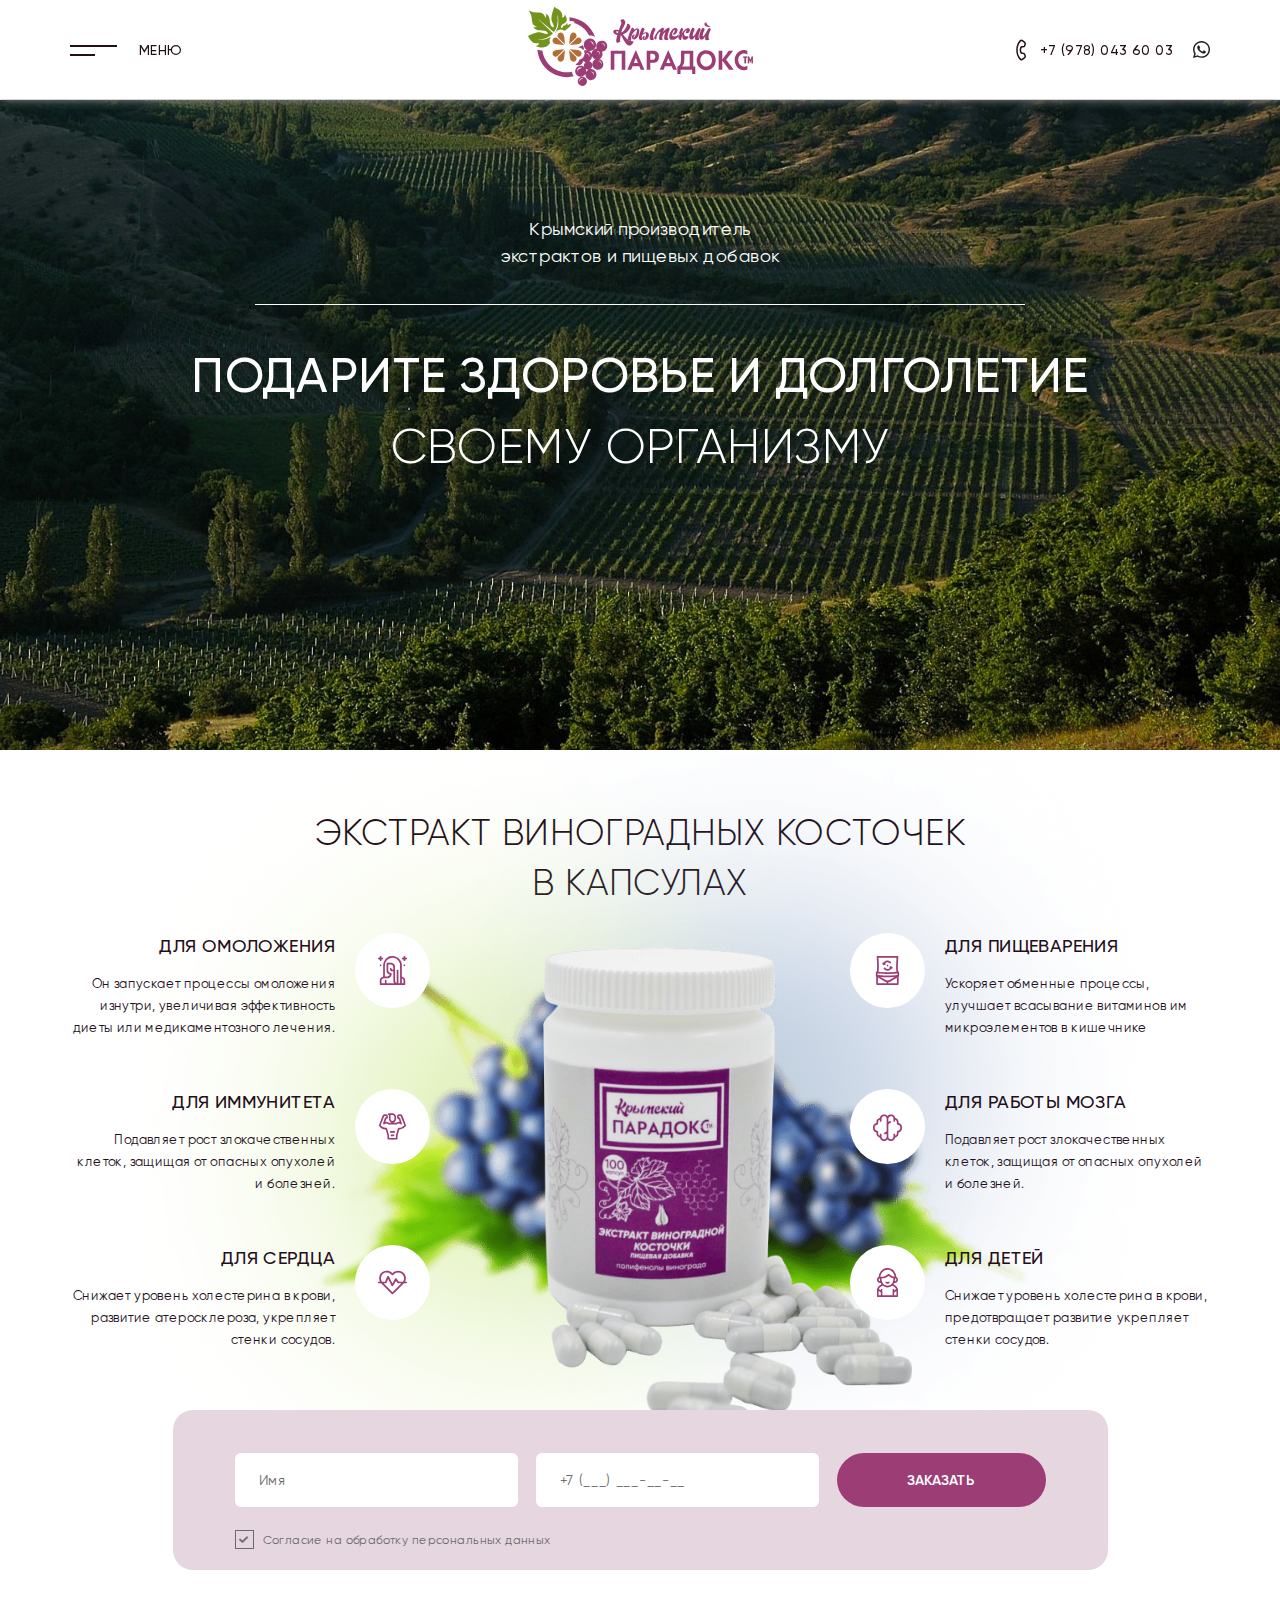
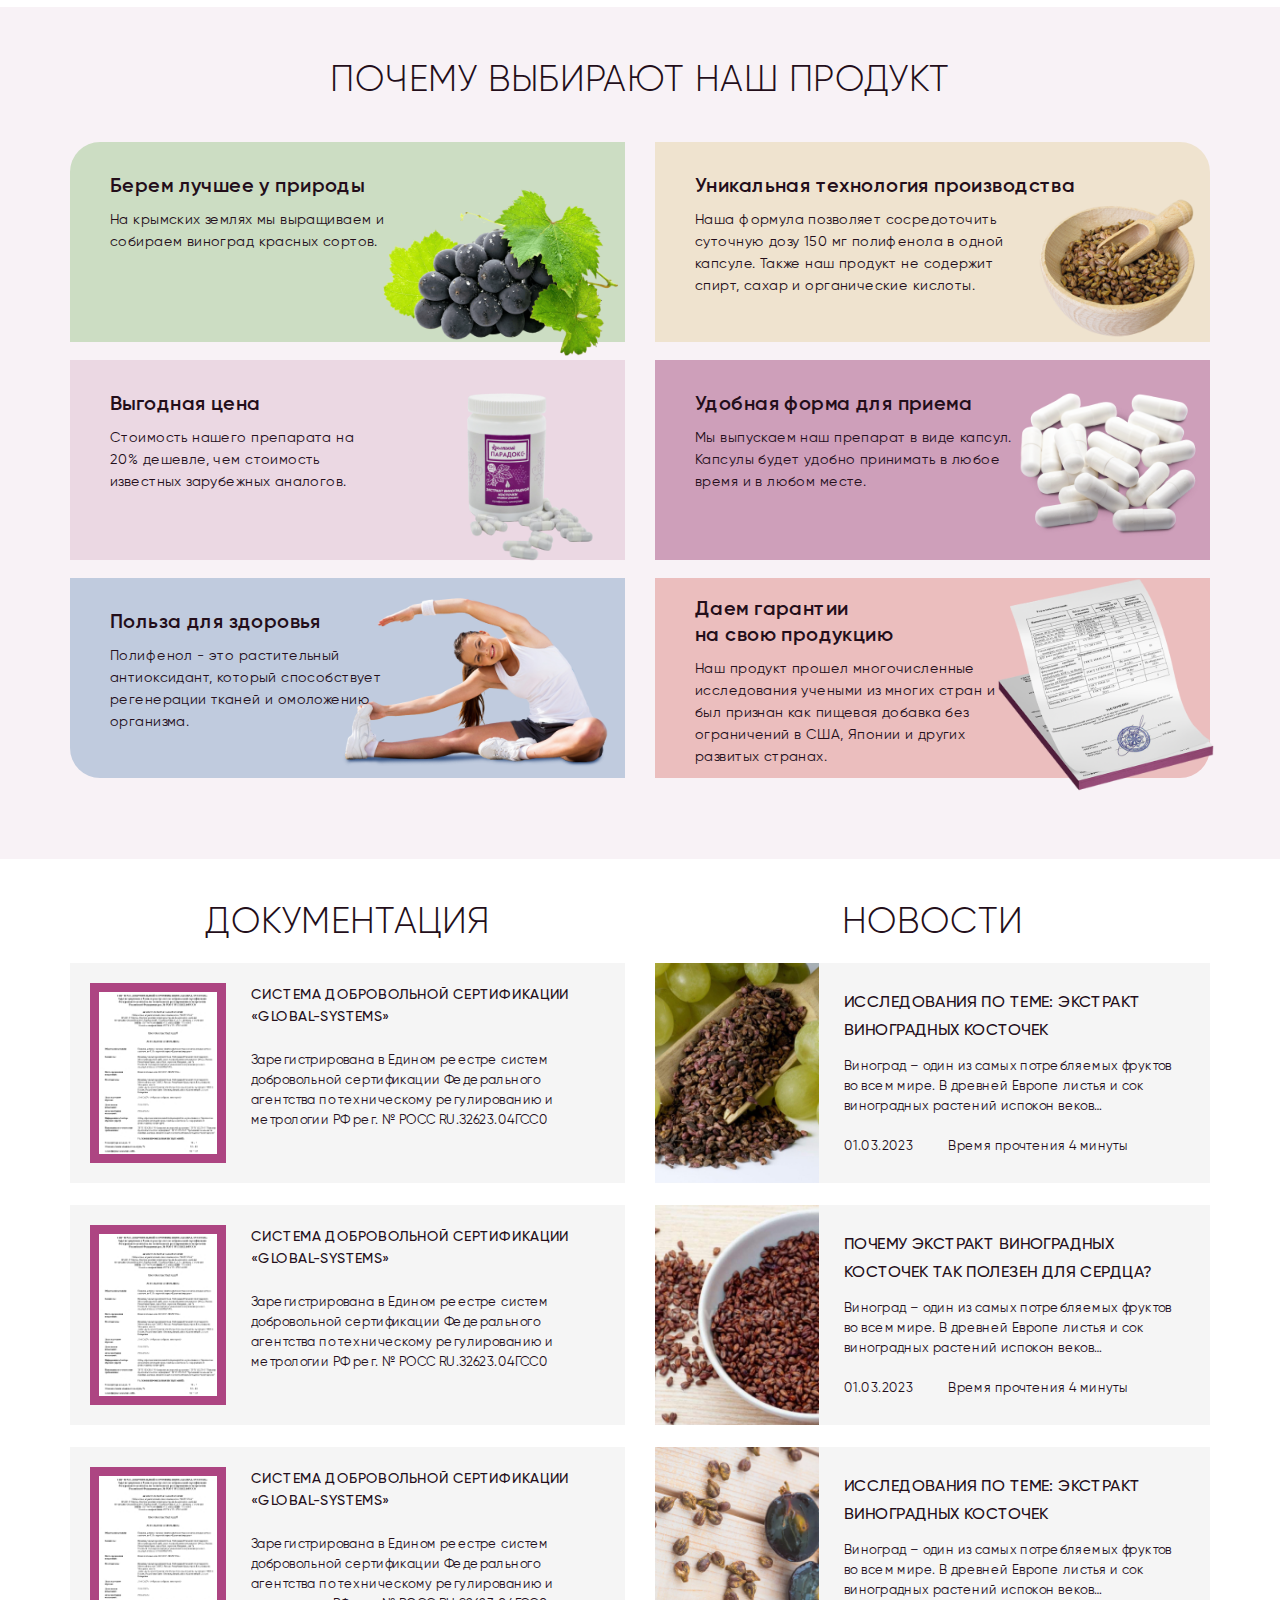
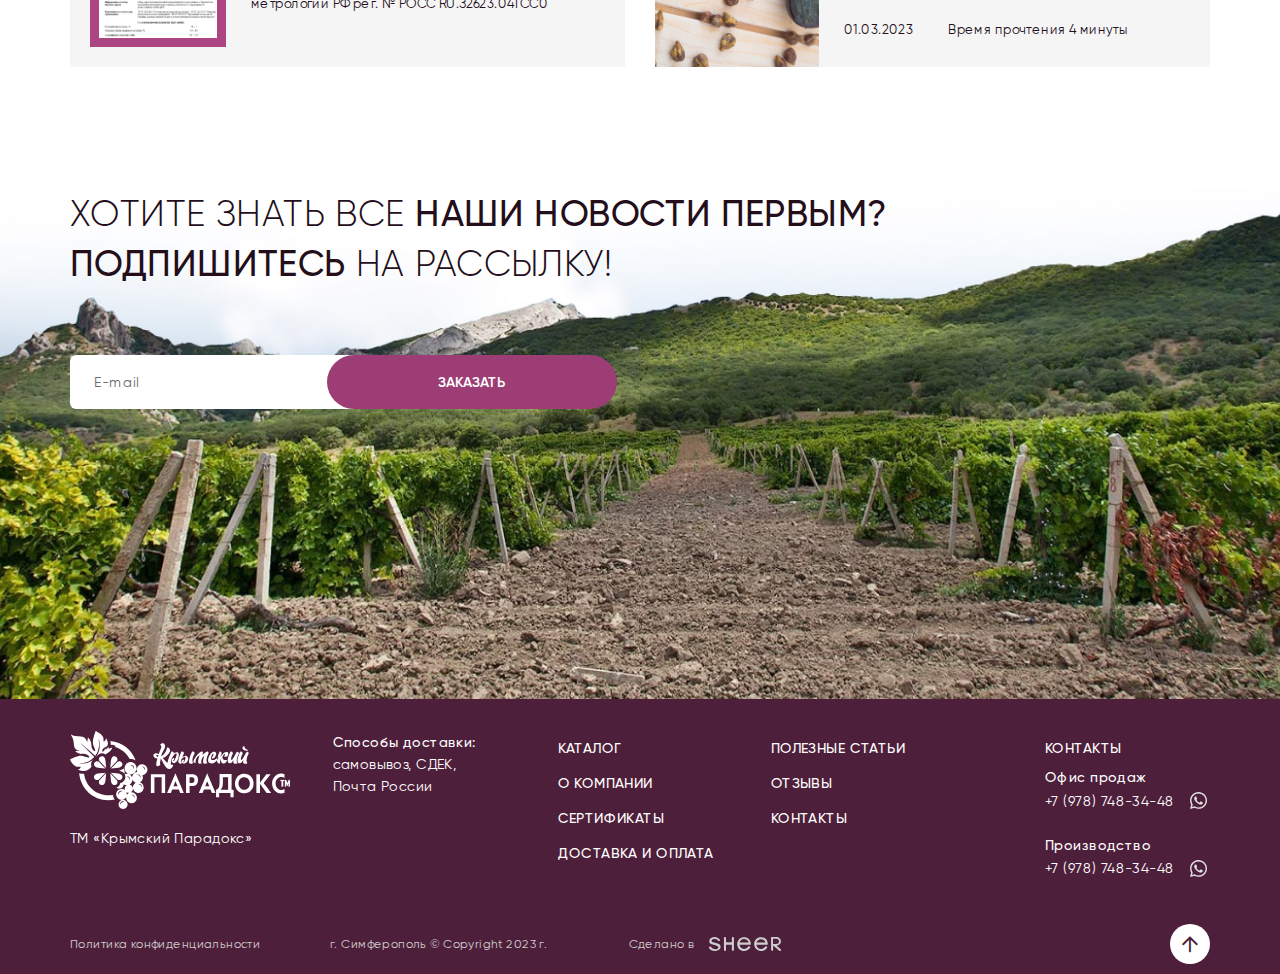
==== index.html @ 94b9ec97 "Add files via upload" ====
<!DOCTYPE html>
<!--[if lt IE 7]><html lang="ru" class="lt-ie9 lt-ie8 lt-ie7"><![endif]-->
<!--[if IE 7]><html lang="ru" class="lt-ie9 lt-ie8"><![endif]-->
<!--[if IE 8]><html lang="ru" class="lt-ie9"><![endif]-->
<!--[if gt IE 8]><!-->
<html lang="ru">
<!--<![endif]-->
<head>
	<meta charset="utf-8" />
	<title>Заголовок</title>
	<meta http-equiv="X-UA-Compatible" content="IE=edge" />
	<meta name="viewport" content="width=device-width, initial-scale=1.0" />
	<meta name="format-detection" content="telephone=no" />
	<link rel="shortcut icon" href="favicon.png" />
	<link rel="stylesheet" href="libs/bootstrap/bootstrap-grid.css" />
	<link rel="stylesheet" href="libs/fontawesome-free-5.12.0-web/css/all.min.css" />
	<link rel="stylesheet" href="libs/fancybox/jquery.fancybox.css" />
	<link rel="stylesheet" href="libs/slick-1.5.9/slick/slick.css" />
	<link rel="stylesheet" href="libs/slick-1.5.9/slick/slick-theme.css" />
	<link rel="stylesheet" href="css/fonts.css" />
	<link rel="stylesheet" href="css/main.css?ver=1.1" />
	<link rel="stylesheet" href="css/media.css?ver=1.1" />
</head>
<body>

	<div class="wrapper"> 

		<header class="header default">
			<div class="container">
				<div class="row align-items-center">
					<div class="col-lg col-3">
						<div class="btn-menu">
							<span class='sandwich'>
								<span class='sw-topper'></span>
								<span class='sw-footer'></span>
							</span>
							<div class="menu-text">МЕНЮ</div>
						</div>
					</div>
					<div class="col-lg col-6 col_logo">
						<a href="#" class="logo">
							<img src="img/logo.svg" alt="alt">
						</a>
					</div>
					<div class="col-lg col-3 col_contacts">
						<div class="line-contacts">
							<a href="tel:+79780436003" class="phone-main"><img src="img/tel.svg" alt="alt">+7 (978) 043 60 03</a>
							<a href="#"><img src="img/whatsapp.svg" alt="alt"></a>
						</div>
					</div>
				</div>
			</div>
		</header>

		<section class="billbord">
			<div class="container">
				<div class="billbord__name"><span>Крымский производитель экстрактов и пищевых добавок</span></div>
				<h1 class="billbord__title">Подарите здоровье и долголетие <span>своему организму</span></h1>
			</div>
		</section>

		<section class="about">
			<div class="container">
				<h2 class="title-section">Экстракт виноградных косточек <br>в капсулах</h2>
				<div class="row row_about">
					<div class="col-lg-4">
						<div class="item-about">
							<div class="item-about__icon">
								<img src="img/ic_about1.svg" alt="alt">
							</div>
							<div class="item-about__content">
								<div class="title-small">Для омоложения</div>
								<p>Он запускает процессы омоложения изнутри, увеличивая эффективность диеты или медикаментозного лечения.</p>
							</div>
						</div>
						<div class="item-about">
							<div class="item-about__icon">
								<img src="img/ic_about2.svg" alt="alt">
							</div>
							<div class="item-about__content">
								<div class="title-small">Для иммунитета</div>
								<p>Подавляет рост злокачественных клеток, защищая от опасных опухолей и болезней.</p>
							</div>
						</div>
						<div class="item-about">
							<div class="item-about__icon">
								<img src="img/ic_about3.svg" alt="alt">
							</div>
							<div class="item-about__content">
								<div class="title-small">Для сердца</div>
								<p>Снижает уровень холестерина в крови,  развитие атеросклероза, укрепляет стенки сосудов.</p>
							</div>
						</div>
					</div>
					<div class="col-lg-4 col_image-about">
						<div class="image-about">
							<img src="img/image_about1.png" alt="alt">
						</div>
					</div>
					<div class="col-lg-4">
						<div class="item-about">
							<div class="item-about__icon">
								<img src="img/ic_about4.svg" alt="alt">
							</div>
							<div class="item-about__content">
								<div class="title-small">Для пищеварения</div>
								<p>Ускоряет обменные процессы, улучшает всасывание витаминов им микроэлементов в кишечнике</p>
							</div>
						</div>
						<div class="item-about">
							<div class="item-about__icon">
								<img src="img/ic_about5.svg" alt="alt">
							</div>
							<div class="item-about__content">
								<div class="title-small">Для работы мозга</div>
								<p>Подавляет рост злокачественных клеток, защищая от опасных опухолей и болезней.</p>
							</div>
						</div>
						<div class="item-about">
							<div class="item-about__icon">
								<img src="img/ic_about6.svg" alt="alt">
							</div>
							<div class="item-about__content">
								<div class="title-small">Для детей</div>
								<p>Снижает уровень холестерина в крови, предотвращает развитие укрепляет стенки сосудов.</p>
							</div>
						</div>
					</div>
				</div>
				<div class="form-page">
					<form>
						<div class="row">
							<div class="col-lg">
								<div class="item-form">
									<input type="text" placeholder="Имя" required="required">
								</div>
							</div>
							<div class="col-lg">
								<div class="item-form">
									<input type="text" placeholder="+7 (___) ___-__-__" class="input-phone" required="required">
								</div>
							</div>
							<div class="col-btn">
								<div class="btn-main">
									<input type="submit" value="заказать">
								</div>
							</div>
						</div>
						<div class="checkbox">
							<label>
								<input type="checkbox" required="required" checked="checked" />
								<span>Согласие на обработку персональных данных</span>
							</label>
						</div>
					</form>
				</div>
			</div>
		</section>

		<section class="advantages">
			<div class="container">
				<h2 class="title-section">Почему выбирают наш продукт</h2>
				<div class="row row_advantages">
					<div class="col-lg-6">
						<div class="item-advantage">
							<div class="title-block">Берем лучшее у природы</div>
							<p>На крымских землях мы выращиваем и собираем виноград красных сортов.</p>
							<div class="item-advantage__image">
								<img src="img/avd1.png" alt="alt">
							</div>
						</div>
					</div>
					<div class="col-lg-6">
						<div class="item-advantage">
							<div class="title-block">Уникальная технология производства</div>
							<p>Наша формула позволяет сосредоточить суточную дозу 150 мг полифенола в одной капсуле. Также наш продукт не содержит спирт, сахар и органические кислоты.</p>
							<div class="item-advantage__image">
								<img src="img/avd2.png" alt="alt">
							</div>
						</div>
					</div>
					<div class="col-lg-6">
						<div class="item-advantage">
							<div class="title-block">Выгодная цена</div>
							<p>Стоимость нашего препарата на 20% дешевле, чем стоимость известных зарубежных аналогов.</p>
							<div class="item-advantage__image">
								<img src="img/avd3.png" alt="alt">
							</div>
						</div>
					</div>
					<div class="col-lg-6">
						<div class="item-advantage">
							<div class="title-block">Удобная форма для приема</div>
							<p>Мы выпускаем наш препарат в виде капсул. Капсулы будет удобно принимать в любое время и в любом месте.</p>
							<div class="item-advantage__image">
								<img src="img/avd4.png" alt="alt">
							</div>
						</div>
					</div>
					<div class="col-lg-6">
						<div class="item-advantage">
							<div class="title-block">Польза для здоровья</div>
							<p>Полифенол - это растительный антиоксидант, который способствует регенерации тканей и омоложению организма.</p>
							<div class="item-advantage__image">
								<img src="img/avd5.png" alt="alt">
							</div>
						</div>
					</div>
					<div class="col-lg-6">
						<div class="item-advantage">
							<div class="title-block">Даем гарантии <br>на свою продукцию</div>
							<p>Наш продукт прошел многочисленные исследования учеными из многих стран и был признан как пищевая добавка без ограничений в США, Японии и других развитых странах.</p>
							<div class="item-advantage__image">
								<img src="img/avd6.png" alt="alt">
							</div>
						</div>
					</div>
				</div>
			</div>
		</section>

		<section class="news">
			<div class="container">
				<div class="row row_news">
					<div class="col-lg-6">
						<h2 class="title-section">Документация</h2>
						<a class="item-doc">
							<span class="item-doc__image">
								<img src="img/doc1.jpg" alt="alt">
							</span>
							<span class="item-doc__content">
								<span class="item-doc__title">СИСТЕМА ДОБРОВОЛЬНОЙ СЕРТИФИКАЦИИ «GLOBAL-SYSTEMS»</span>
								<span class="item-doc__text">Зарегистрирована в Едином реестре систем добровольной сертификации Федерального агентства по техническому регулированию и метрологии РФ рег. № РОСС RU.З2623.04ГСС0</span>
							</span>
						</a>
						<a class="item-doc">
							<span class="item-doc__image">
								<img src="img/doc1.jpg" alt="alt">
							</span>
							<span class="item-doc__content">
								<span class="item-doc__title">СИСТЕМА ДОБРОВОЛЬНОЙ СЕРТИФИКАЦИИ «GLOBAL-SYSTEMS»</span>
								<span class="item-doc__text">Зарегистрирована в Едином реестре систем добровольной сертификации Федерального агентства по техническому регулированию и метрологии РФ рег. № РОСС RU.З2623.04ГСС0</span>
							</span>
						</a>
						<a class="item-doc">
							<span class="item-doc__image">
								<img src="img/doc1.jpg" alt="alt">
							</span>
							<span class="item-doc__content">
								<span class="item-doc__title">СИСТЕМА ДОБРОВОЛЬНОЙ СЕРТИФИКАЦИИ «GLOBAL-SYSTEMS»</span>
								<span class="item-doc__text">Зарегистрирована в Едином реестре систем добровольной сертификации Федерального агентства по техническому регулированию и метрологии РФ рег. № РОСС RU.З2623.04ГСС0</span>
							</span>
						</a>
					</div>
					<div class="col-lg-6">
						<h2 class="title-section">НОВОСТИ</h2>
						<a href="#" class="item-news">
							<span class="item-news__image">
								<img src="img/news1.jpg" alt="alt">
							</span>
							<span class="item-news__content">
								<span class="item-news__title">Исследования по теме: Экстракт виноградных косточек</span>
								<span class="item-news__text">Виноград – один из самых потребляемых фруктов во всем мире. В древней Европе листья и сок виноградных растений испокон веков использовались в традиционном лечении</span>
								<span class="item-news__bottom">
									<span class="item-news__date">01.03.2023</span>
									<span class="item-news__time">Время прочтения 4 минуты </span>
								</span>
							</span>
						</a>
						<a href="#" class="item-news">
							<span class="item-news__image">
								<img src="img/news2.jpg" alt="alt">
							</span>
							<span class="item-news__content">
								<span class="item-news__title">Почему экстракт виноградных косточек так полезен для сердца?</span>
								<span class="item-news__text">Виноград – один из самых потребляемых фруктов во всем мире. В древней Европе листья и сок виноградных растений испокон веков использовались в традиционном лечении</span>
								<span class="item-news__bottom">
									<span class="item-news__date">01.03.2023</span>
									<span class="item-news__time">Время прочтения 4 минуты </span>
								</span>
							</span>
						</a>
						<a href="#" class="item-news">
							<span class="item-news__image">
								<img src="img/news3.jpg" alt="alt">
							</span>
							<span class="item-news__content">
								<span class="item-news__title">Исследования по теме: Экстракт виноградных косточек</span>
								<span class="item-news__text">Виноград – один из самых потребляемых фруктов во всем мире. В древней Европе листья и сок виноградных растений испокон веков использовались в традиционном лечении</span>
								<span class="item-news__bottom">
									<span class="item-news__date">01.03.2023</span>
									<span class="item-news__time">Время прочтения 4 минуты </span>
								</span>
							</span>
						</a>
					</div>
				</div>
			</div>
		</section>

		<section class="subscribe">
			<div class="container">
				<h2 class="title-section">Хотите знать все <strong>наши новости первым? <br>Подпишитесь</strong> на рассылку!</h2>
				<form>
					<div class="line-form">
						<div class="item-form">
							<input type="email" placeholder="E-mail" required="required">
						</div>
						<div class="btn-main">
							<input type="submit" value="заказать">
						</div>
					</div>
				</form>
			</div>
		</section>

		<footer class="footer">
			<div class="container">
				<div class="row">
					<div class="col-lg-3">
						<a href="#" class="logo">
							<img src="img/logo2.svg" alt="alt">
						</a>
						<div class="logo-descr">ТМ «Крымский Парадокс»</div>
					</div>
					<div class="col-lg-2">
						<div class="footer-delivery"><strong>Способы доставки:</strong> самовывоз, СДЕК, Почта России</div>
					</div>
					<div class="col-lg-5">
						<ul class="footer__nav">
							<li><a href="#">Каталог</a></li>
							<li><a href="#">О компании</a></li>
							<li><a href="#">Сертификаты</a></li>
							<li><a href="#">Доставка и оплата</a></li>
							<li><a href="#">Полезные статьи</a></li>
							<li><a href="#">Отзывы</a></li>
							<li><a href="#">Контакты</a></li>
						</ul>
					</div>
					<div class="col-lg-2 col__footer">
						<div class="footer__title">контакты</div>
						<div class="footer__content">
							<p><strong>Офис продаж</strong></p>
							<p><a href="tel:+7 (978) 748-34-48">+7 (978) 748-34-48</a><a href="#"><img src="img/whatsapp.svg" alt="alt"></a></p>
							<br>
							<p><strong>Производство </strong></p>
							<p><a href="tel:+7 (978) 748-34-48">+7 (978) 748-34-48</a><a href="#"><img src="img/whatsapp.svg" alt="alt"></a></p>
						</div>
					</div>
				</div>
			</div>
			<div class="footer-bottom">
				<div class="container">
					<div class="row align-items-center">
						<div class="col-lg">
							<a href="#">Политика конфиденциальности </a>
						</div>
						<div class="col-lg">
							<p>г. Симферополь © Copyright  2023 г.</p>
						</div>
						<div class="col-lg">
							<div class="create">Сделано в <a href="#"><img src="img/copy.svg" alt="alt"></a></div>
						</div>
						<div class="col-xl-4 col-lg">
							<a href="#" class="btn_top"><i class="far fa-arrow-up"></i></a>
						</div>
					</div>
				</div>
			</div>
		</footer>
		
	</div>

	<!--[if lt IE 9]>
	<script src="libs/html5shiv/es5-shim.min.js"></script>
	<script src="libs/html5shiv/html5shiv.min.js"></script>
	<script src="libs/html5shiv/html5shiv-printshiv.min.js"></script>
	<script src="libs/respond/respond.min.js"></script>
<![endif]-->
<script src="libs/jquery/jquery-3.6.0.min.js"></script>
<script src="libs/jquery-mousewheel/jquery.mousewheel.min.js"></script>
<script src="libs/fancybox/jquery.fancybox.pack.js"></script>
<script src="libs/slick-1.5.9/slick/slick.min.js"></script>
<script src="libs/scroll2id/PageScroll2id.min.js"></script>
<script src="libs/mask/jquery.maskedinput.js"></script>
<script src="libs/jQueryFormStyler-master/jquery.formstyler.min.js"></script>
<script src="js/common.js?ver=1.1"></script>
<!-- Yandex.Metrika counter --><!-- /Yandex.Metrika counter -->
<!-- Google Analytics counter --><!-- /Google Analytics counter -->
</body>
</html>
---- css/fonts.css ----
@font-face {
    font-family: 'Gilroy';
    src: url('../fonts/Gilroy-Light.eot');
    src: url('../fonts/Gilroy-Light.eot?#iefix') format('embedded-opentype'),
    url('../fonts/Gilroy-Light.woff') format('woff'),
    url('../fonts/Gilroy-Light.ttf') format('truetype');
    font-weight: 300;
    font-style: normal;
    }
@font-face {
	font-family: 'Gilroy';
	src: url('../fonts/Gilroy-Regular.eot');
	src: url('../fonts/Gilroy-Regular.eot?#iefix') format('embedded-opentype'),
	url('../fonts/Gilroy-Regular.woff') format('woff'),
	url('../fonts/Gilroy-Regular.ttf') format('truetype');
	font-weight: normal;
	font-style: normal;
}
@font-face {
	font-family: 'Gilroy';
	src: url('../fonts/Gilroy-Medium.eot');
	src: url('../fonts/Gilroy-Medium.eot?#iefix') format('embedded-opentype'),
	url('../fonts/Gilroy-Medium.woff') format('woff'),
	url('../fonts/Gilroy-Medium.ttf') format('truetype');
	font-weight: 500;
	font-style: normal;
}
@font-face {
	font-family: 'Gilroy';
	src: url('../fonts/Gilroy-SemiBold.eot');
	src: url('../fonts/Gilroy-SemiBold.eot?#iefix') format('embedded-opentype'),
	url('../fonts/Gilroy-SemiBold.woff') format('woff'),
	url('../fonts/Gilroy-SemiBold.ttf') format('truetype');
	font-weight: 600;
	font-style: normal;
}
@font-face {
	font-family: 'Gilroy';
	src: url('../fonts/Gilroy-Bold.eot');
	src: url('../fonts/Gilroy-Bold.eot?#iefix') format('embedded-opentype'),
	url('../fonts/Gilroy-Bold.woff') format('woff'),
	url('../fonts/Gilroy-Bold.ttf') format('truetype');
	font-weight: 700;
	font-style: normal;
}
---- css/main.css ----
*::-webkit-input-placeholder {
	color: #6B6B6B;
	opacity: 1;
}
*:-moz-placeholder {
	color: #6B6B6B;
	opacity: 1;
}
*::-moz-placeholder {
	color: #6B6B6B;
	opacity: 1;
}
*:-ms-input-placeholder {
	color: #6B6B6B;
	opacity: 1;
}

body input:focus:required:invalid,
body textarea:focus:required:invalid {
	
}
body input:required:valid,
body textarea:required:valid {
	
}
body {
	font-family: 'Gilroy';
	font-size: 16px;
	line-height: 26px;
	letter-spacing: 0.05em;
	color: #230E1A;
	overflow-x: hidden;
	margin: 0;
	background-color: #fff;
}
button {
	cursor: pointer;
}
button, input, optgroup, select, textarea {
	font-family: inherit;
}
input {
	-webkit-appearance: none;
	-moz-appearance: none;
	appearance: none;
}
button,
textarea,
input.text,
input[type="text"],
input[type="button"],
input[type="submit"] {
	-webkit-appearance: none;
}
a, button, input, img {
	transition: all 0.3s;
}
h1,h2,h3,h4,h5,h6 {
	padding: 0;
	margin: 0;
	font-weight: normal;
}
.wrapper {
	padding-top: 126px;
	overflow: hidden;
}
a {
	text-decoration: none;
	outline: none;
}
* {
	outline: none !important;
}
ul {
	padding: 0;
	margin: 0;
}
ul li {
	list-style-type: none;
	outline: none;
}
img {
	outline: none;
	display: block;
}
p {
	padding: 0;
	margin: 0;
}
form {
	margin: 0;
}
.header {
	padding: 13px 0;
	background-color: #fff;
	position: fixed;
	box-shadow: 0 0 10px #9e9e9e;
	z-index: 1000;
	top: 0;
	left: 0;
	width: 100%;
	transition: all 0.3s;
}
.header.fixed {
	padding: 7px 0;
}
.header.fixed .logo img {
	width: 230px;
}
.header__wrapper {
	display: flex;
	align-items: center;
	justify-content: space-between;
}
.logo {
	display: inline-block;
}
.logo img {
	width: 261px;
	max-width: 100%;
	height: auto;
	transition: all 0.3s;
}
/*Style Sandwich*/
.sandwich span {
	display: block;
}
.sandwich {
	width: 47px;
	height: 37px;
	padding-top: 10px;
	border-radius: 50%;
	display: -webkit-flex;
	display: -moz-flex;
	display: -ms-flex;
	display: -o-flex;
	display: flex;
	flex-direction: column;
	align-items: flex-start;
	z-index: 20;
	flex: none;
	cursor: pointer;
}
.sw-topper {
	position: relative;
	top: 4px;
	width: 47px;
	height:  2px;
	display: block;
	margin: 0;
	background-color: #230E1A;
	border: medium none;
	transition: transform 0.5s, top 0.2s;
	/* transition-delay: 0.2s, 0s; */
}
.sw-footer {
	position: relative;
	top: 11px;
	width: 25px;
	height: 2px;
	display: block;
	margin: 0;
	background-color: #230E1A;
	border: medium none;
	transition: all 0.5s;
	transition-delay: 0.1s;
}
.sandwich.active .sw-topper {
	top: 8px;
	transform: rotate(45deg);
}
.sandwich.active .sw-bottom {
	opacity: 0;
}
.sandwich.active .sw-footer {
	top: 6px;
	transform: rotate(-45deg); 
}
.btn-menu {
	display: flex;
	align-items: center;
	font-weight: 500;
	cursor: pointer;
}
.menu-text {
	margin-left: 22px;
}
.line-contacts {
	display: flex;
	align-items: center;
}
.line-contacts a {
	margin-right: 20px;
	color: #230E1A;
	font-weight: 500;
}
.line-contacts a:last-child {
	margin-right: 0;
}
.phone-main {
	display: inline-flex;
	align-items: center;
}
.phone-main img {
	margin-right: 14px;
}
.col_logo {
	text-align: center;
}
.col_contacts {
	display: flex;
	justify-content: flex-end;
}

.billbord {
	padding: 160px 0;
	min-height: 840px;
	color: #fff;
	background-image: url(../img/billbord1.jpg);
	background-repeat: no-repeat;
	background-position: center;
	background-size: cover;
}
.billbord__name {
	font-size: 20px;
	line-height: 28px;
	max-width: 890px;
	padding-bottom: 45px;
	margin: 0 auto;
	margin-bottom: 45px;
	text-align: center;
	border-bottom: 1px solid #FFFFFF;
}
.billbord__name span {
	max-width: 322px;
	display: inline-block;
}
.billbord__title {
	font-size: 58px;
	line-height: 81px;
	font-weight: 500;
	text-align: center;
	text-transform: uppercase;
}
.billbord__title span {
	font-weight: 300;
	display: block;
}

.about {
	padding-top: 58px;
	padding-bottom: 37px;
}
.title-section {
	font-size: 40px;
	line-height: 56px;
	font-weight: 300;
	text-align: center;
	text-transform: uppercase;
}
.title-section strong {
	font-weight: 500;
}
.item-about {
	margin-bottom: 73px;
	display: flex;
	position: relative;
	z-index: 1;
}
.item-about__icon {
	width: 87px;
	height: 87px;
	margin-right: 35px;
	padding: 10px;
	background-color: #fff;
	border-radius: 50%;
	flex: none;
	display: flex;
	align-items: center;
	justify-content: center;
}
.item-about__icon img {
	max-width: 100%;
	max-height: 100%;
}
.title-small {
	font-size: 20px;
	line-height: 28px;
	text-transform: uppercase;
	font-weight: 500;
}
.item-about .title-small {
	padding-bottom: 18px;
}
.row_about > div:first-child .item-about {
	text-align: right;
}
.row_about > div:first-child .item-about__icon {
	margin-left: 35px;
	order: 2;
	margin-right: 0;
}
.image-about {
	height: 600px;
	margin-top: -87px;
	margin-left: -20px;
	display: flex;
	align-items: center;
	justify-content: center;
	pointer-events: none;
}
.about .title-section {
	padding-bottom: 25px;
}
.form-page {
	padding: 54px 100px;
	padding-bottom: 20px;
	max-width: 1020px;
	margin: 0 auto;
	margin-top: -35px;
	background: #E6D6E0;
	border-radius: 20px;
	position: relative;
	z-index: 1;
}
.item-form input {
	height: 54px;
	font-size: 14px;
	line-height: 20px;
	padding: 0 24px;
	letter-spacing: 0.05em;
	width: 100%;
	background: #FFFFFF;
	border-radius: 6px;
	border: none;
	color: #230E1A;
	font-family: 'Gilroy';
}
.btn-main {
	padding: 0 69px;
	height: 54px;
	background: #9C3E75;
	border-radius: 30px;
	display: inline-flex;
	align-items: center;
	justify-content: center;
	text-align: center;
	border: none;
	font-weight: 600;
	font-size: 14px;
	line-height: 20px;
	letter-spacing: 0.05em;
	text-transform: uppercase;
	color: #FFFFFF;
	font-family: 'Gilroy';
	cursor: pointer;
	position: relative;
	transition: all 0.3s;
}
.btn-main:hover {
	background: #791951;
}
.col-btn {
	padding: 0 15px;
}
.form-page .row {
	margin: 0 -9px;
}
.form-page .row > div {
	padding: 0 9px;
}
.checkbox {
	font-size: 12px;
	line-height: 15px;
	margin-top: 15px;
	color: #6B6B6B;
	display: inline-block;
	text-align: left;
}
.checkbox label input {
	position: absolute;
	z-index: -1;
	height: 1px !important;
	width: 1px !important;
	opacity: 0 !important;
	margin: 12px 2px 0 7px !important;
}
.checkbox label span {
	position: relative;
	padding: 5px 0 0 28px;
	display: block;
	cursor: pointer;
}
.checkbox label span:before {
	content: '';
	position: absolute;
	top: 2px;
	left: 0;
	width: 19px;
	height: 19px;
	border: 1px solid #6B6B6B;
	transition: .2s;
}
.checkbox label span:after {
	content: '';
	position: absolute;
	top: 2px;
	left: 0px;
	width: 19px;
	height: 19px;
	content: "\f00c";
	display: -webkit-flex;
	display: -moz-flex;
	display: -ms-flex;
	display: -o-flex;
	display: flex;
	align-items: center;
	justify-content: center;
	-moz-osx-font-smoothing: grayscale;
	-webkit-font-smoothing: antialiased;
	font-style: normal;
	font-variant: normal;
	text-rendering: auto;
	line-height: 1;
	font-family: "Font Awesome 5 Pro";
	font-weight: 900;
	background-image: none;
	color: #6B6B6B;
	font-size: 9px;
	opacity: 0;
	transition: .2s;
}
.checkbox label input:checked + span:after {
	opacity: 1;
}
.btn-main input {
	position: absolute;
	top: 0;
	left: 0;
	width: 100%;
	height: 100%;
	background-color: transparent;
	border: none;
	font-size: inherit;
	color: inherit;
	font-weight: inherit;
	font-family: inherit;
	cursor: pointer;
	text-transform: inherit;
}
.form-page .btn-main {
	width: 209px;
}

.advantages {
	padding-top: 47px;
	padding-bottom: 63px;
	background: #F8F2F6;
}
.advantages .title-section {
	padding-bottom: 38px;
}
.item-advantage {
	padding: 37px 77px;
	padding-bottom: 10px;
	min-height: 240px;
	background: #CCDDC3;
	position: relative;
	z-index: 1;
	transition: all 0.3s;
}
.item-news:hover,
.item-doc:hover,
.item-advantage:hover {
	box-shadow: 0 5px 15px #ccc;
}
.title-block {
	font-size: 24px;
	line-height: 34px;
	padding-bottom: 12px;
	font-weight: 600;
}
.item-advantage__image {
	bottom: 0;
	right: 0;
	z-index: -1;
	position: absolute;
}
.row_advantages > div {
	margin-bottom: 18px;
}
.row_advantages > div:nth-child(1) .item-advantage {
	padding-right: 303px;
	border-radius: 30px 0px 0px 0px;
}
.row_advantages > div:nth-child(2) .item-advantage {
	padding-right: 245px;
	background: #EFE3CF;
	border-radius: 0px 30px 0px 0px;
}
.row_advantages > div:nth-child(3) .item-advantage {
	padding-right: 303px;
	background: #EBD8E3;
}
.row_advantages > div:nth-child(4) .item-advantage {
	padding-right: 245px;
	background: #CE9FBA;
}
.row_advantages > div:nth-child(5) .item-advantage {
	padding-right: 245px;
	background: #C0CBDE;
	border-radius: 0px 0px 0px 30px;
}
.row_advantages > div:nth-child(6) .item-advantage {
	padding-top: 17px;
	padding-right: 255px;
	background: #EBBEBE;
	border-radius: 0px 0px 30px 0px;
}
.row_advantages > div:nth-child(1) .item-advantage__image {
	bottom: -18px;
}
.row_advantages > div:nth-child(2) .item-advantage__image {

}
.row_advantages > div:nth-child(3) .item-advantage__image {
	right: 25px;
	bottom: -37px;	
}
.row_advantages > div:nth-child(4) .item-advantage__image {
	right: 3px;
	bottom: 7px;
}
.row_advantages > div:nth-child(5) .item-advantage__image {
	bottom: 7px;
	right: 12px;
}
.row_advantages > div:nth-child(6) .item-advantage__image {
	right: -24px;
	bottom: -19px;
}
.row_advantages > div:nth-child(2) .title-block {
	margin-right: -100px;
}

.news {
	padding-top: 37px;
	padding-bottom: 100px;
}
.news .title-section {
	padding-bottom: 17px;
}
.item-doc {
	padding: 29px 22px;
	padding-right: 63px;
	margin-bottom: 22px;
	color: #230E1A;
	display: flex;
	background: #F5F5F5;
}
.item-doc__image {
	width: 144px;
	height: 190px;
	flex: none;
	padding: 9px;
	background: #AD4582;
	display: block;
}
.item-doc__image img {
	width: 100%;
	height: 100%;
	object-fit: cover;
	font-family: 'object-fit: cover;';	
}
.item-doc__content {
	padding-left: 33px;
	display: block;
}
.item-doc__title {
	margin-bottom: 23px;
	display: block;
	text-transform: uppercase;
	display: -webkit-box;
	-webkit-line-clamp: 2;
	-webkit-box-orient: vertical;  
	overflow: hidden;
	font-weight: 500;
}
.item-doc__text {
	font-size: 14px;
	line-height: 22px;
	display: block;
	display: -webkit-box;
	-webkit-line-clamp: 4;
	-webkit-box-orient: vertical;  
	overflow: hidden;
}
.item-news {
	font-size: 14px;
	line-height: 22px;
	margin-bottom: 22px;
	display: flex;
	color: #230E1A;
	background: #F5F5F5;
}
.item-news__image {
	width: 182px;
	height: 247px;
	flex: none;
	display: block;
}
.item-news__image img {
	width: 100%;
	height: 100%;
	object-fit: cover;
	font-family: 'object-fit: cover;';	
}
.item-news__content {
	padding: 30px 34px;
	padding-bottom: 15px;
	display: block;
}
.item-news__title {
	font-size: 18px;
	line-height: 29px;
	margin-bottom: 17px;
	font-weight: 500;
	text-transform: uppercase;
	display: block;
	display: -webkit-box;
	-webkit-line-clamp: 2;
	-webkit-box-orient: vertical;  
	overflow: hidden;
}
.item-news__text {
	display: block;
	display: -webkit-box;
	-webkit-line-clamp: 3;
	-webkit-box-orient: vertical;  
	overflow: hidden;
}
.item-news__bottom {
	padding-top: 30px;
	display: flex;
	align-items: center;
}
.item-news__date {
	margin-right: 35px;
}

.subscribe {
	padding: 30px 0;
	min-height: 610px;
	background-image: url(../img/bg_subscribe.jpg);
	background-repeat: no-repeat;
	background-position: center;
	background-size: cover;
}
.subscribe .title-section {
	padding-bottom: 66px;
	text-align: left;
}
.line-form {
	display: flex;
	align-items: center;
}
.line-form .item-form {
	width: 290px;
	margin: 0;
	margin-right: -33px;
}
.line-form .btn-main {
	width: 290px;
}

.footer {
	padding-top: 32px;
	color: #fff;
	background: #4E1F3B;
}
.logo-descr {
	padding-top: 19px;
}
.footer-delivery strong {
	font-weight: 500;
	display: block;
}
.footer-delivery {
	max-width: 163px;
	margin-left: -30px;
}
.footer__nav {
	columns: 2;
	padding-right: 60px;
}
.footer__nav a {
	color: #fff;
	border-bottom: 1px solid transparent;
}
.footer__nav a:hover {
	border-color: #fff;
}
.footer__nav,
.footer__title {
	line-height: 35px;
	text-transform: uppercase;
	font-weight: 500;
}
.footer__content strong {
	font-weight: 500;
}
.footer__content a {
	color: #fff;
	margin-right: 15px;
	display: inline-block;
	vertical-align: middle;
}
.footer__content img {
	filter: invert(1) sepia(0) hue-rotate(360deg) saturate(1) brightness(1);
}
.footer__content a:last-child {
	margin-right: 0;
}
.footer-bottom {
	padding: 10px 0;
	font-size: 14px;
	line-height: 21px;
	margin-top: 35px;
	color: #CECECE;
}
.create {
	display: flex;
	align-items: center;
}
.create a {
	margin-left: 15px;
} 
.footer-bottom a {
	color: #CECECE;
}
.footer-bottom a:hover {
	color: #fff;
}
.btn_top {
	font-size: 18px;
	margin-right: 20px;
	float: right;
	position: relative;
	color: #4E1F3B !important; 
	width: 40px;
	height: 40px;
	text-align: center;
	display: -webkit-inline-flex;
	display: -moz-inline-flex;
	display: -ms-inline-flex;
	display: -o-inline-flex;
	display: inline-flex !important;
	align-items: center;
	justify-content: center;
	border-radius: 50%;
	background-color: #fff;
	z-index: 7;
	-webkit-transition: all 0.3s;
	-o-transition: all 0.3s;
	transition: all 0.3s;
}
.btn_top:hover {
	background-color: #fff;
}
.footer__title i {
	display: none;
}
.footer .logo img {
	width: 241px;
}
---- css/media.css ----
/*==========  Desktop First Method  ==========*/
@media only screen and (max-width : 1600px) {
	.logo img {
		width: 225px;
	}
	body {
		font-size: 14px;
		line-height: 22px;
		letter-spacing: 0.03em;
	}
	.header {
		padding: 7px 0;
	}
	.billbord__name {
		font-size: 18px;
		line-height: 27px;
		max-width: 770px;
		padding-bottom: 35px;	
		margin-bottom: 35px;
	}
	.billbord__title {
		font-size: 49px;
		line-height: 71px;
	}
	.billbord {
		padding: 115px 0;
		min-height: 650px;
	}
	.title-section {
		font-size: 36px;
		line-height: 50px;
	}
	.item-about__icon {
		width: 75px;
		height: 75px;
		margin-right: 20px;
		padding: 23px;
	}
	.row_about > div:first-child .item-about__icon {
		margin-left: 20px;
	}
	.item-about .title-small {
		padding-bottom: 14px;
	}
	.title-small {
		font-size: 18px;
		line-height: 26px;
	}
	.image-about img {
		width: 1100px;
		height: 890px;
	}
	.image-about {
		height: 600px;
		margin-top: -113px;
		margin-left: -4px;
	}
	.item-about {
		font-size: 13px;
		margin-bottom: 50px;
	}
	.form-page {
		padding: 43px 62px;
		padding-bottom: 20px;
		max-width: 935px;
		margin-top: -10px;
	}
	.item-advantage {
		padding: 30px 40px;
		min-height: 200px;
		padding-bottom: 10px;
	}
	.title-block {
		font-size: 20px;
		line-height: 26px;
		padding-bottom: 10px;
	}
	.item-advantage__image {
		transform: scale(0.8);
		transform-origin: 100% 100%;
	}
	.row_advantages > div:nth-child(1) .item-advantage {
		padding-right: 225px;
	}
	.row_advantages > div:nth-child(2) .item-advantage {
		padding-right: 200px;
	}
	.row_advantages > div:nth-child(3) .item-advantage {
		padding-right: 240px;
	}
	.row_advantages > div:nth-child(4) .item-advantage {
		padding-right: 195px;
	}
	.row_advantages > div:nth-child(5) .item-advantage {
		padding-right: 180px;
	}
	.row_advantages > div:nth-child(6) .item-advantage {
		padding-right: 195px;
	}
	.item-doc__content {
		padding-left: 25px;
	}
	.item-doc {
		padding: 20px 20px;
		padding-right: 30px;
	}
	.item-doc__image {
		width: 136px;
		height: 180px;
	}
	.item-news__image {
		width: 164px;
		height: 220px;
	}
	.item-news__content {
		padding: 25px 25px;
		padding-bottom: 12px;
	}
	.item-news__title {
		font-size: 16px;
		line-height: 28px;
		margin-bottom: 12px;
	}
	.item-news__bottom {
		padding-top: 20px;
	}
	.item-doc__text,
	.item-news {
		font-size: 13px;
		line-height: 20px;
	}
	.news {
		padding-bottom: 70px;
	}
	.subscribe {
		min-height: 540px;
	}
	.footer .logo img {
		width: 220px;
	}
	.logo-descr {
		padding-top: 12px;
	}
	.footer__nav {
		padding-right: 45px;
	}
	.footer-bottom {
		font-size: 12px;
	}
	.create {
		justify-content: center;
	}
	.wrapper {
		padding-top: 100px;
	}
	.header.fixed .logo img {
		width: 185px;
	}
	.header.fixed {
		padding: 4px 0; 
	}
	.btn_top {
		margin-right: 0;
	}
}

/* Large Devices, Wide Screens */
@media only screen and (max-width : 1200px) {
	.logo img {
		width: 195px;
	}
	body {
		font-size: 13px;
		line-height: 21px;
	}
	.billbord__name {
		font-size: 16px;
		line-height: 25px;
		max-width: 680px;
		padding-bottom: 30px;
		margin-bottom: 30px;
	}
	.billbord__name span {
		max-width: 283px;
	}
	.billbord__title {
		font-size: 41px;
		line-height: 56px;
	}
	.billbord {
		padding: 95px 0;
		min-height: 550px;
	}
	.title-section {
		font-size: 30px;
		line-height: 44px;
	}
	.item-about__icon {
		width: 65px;
		height: 65px;
		padding: 19px;
		margin-right: 13px;
	}
	.row_about > div:first-child .item-about__icon {
		margin-left: 13px;
	}
	.image-about {
		margin-left: -55px;
	}
	.item-advantage {
		padding: 20px 25px;
		padding-bottom: 10px;
		font-size: 12px;
		line-height: 20px;
		min-height: 175px;
	}
	.item-advantage__image {
		transform: scale(0.6);
	}
	.title-block {
		font-size: 17px;
		line-height: 22px;
	}
	.row_advantages > div:nth-child(1) .item-advantage {
		padding-right: 160px;
	}
	.row_advantages > div:nth-child(2) .item-advantage {
		padding-right: 130px;
	}
	.row_advantages > div:nth-child(3) .item-advantage {
		padding-right: 150px;
	}
	.row_advantages > div:nth-child(4) .item-advantage {
		padding-right: 128px;
	}
	.row_advantages > div:nth-child(5) .item-advantage {
		padding-right: 138px;
	}
	.row_advantages > div:nth-child(6) .item-advantage {
		padding-right: 115px;
	}
	.item-news__image {
		width: 140px;
		height: 181px;
	}
	.row_news {
		margin: 0 -7px;
	}
	.row_news > div {
		padding: 0 7px;
	}
	.item-news__content {
		padding: 15px 15px;
		padding-bottom: 8px;
	}
	.item-doc__text, .item-news {
		font-size: 12px;
		line-height: 17px;
	}
	.item-news__title {
		font-size: 14px;
		line-height: 24px;
		margin-bottom: 10px;
	}
	.item-doc__image {
		width: 113px;
		height: 150px;
	}
	.item-doc__title {
		margin-bottom: 14px;
	}
	.item-doc__content {
		padding-left: 18px;
	}
	.item-doc {
		padding: 16px 15px;
	}
	.news {
		padding-bottom: 30px;
	}
	.subscribe .title-section {
		padding-bottom: 45px;
	}
	.subscribe {
		min-height: 420px;
	}
	.footer .logo img {
		width: 159px;
	}
	.footer__content a {
		margin-right: 5px;
	}
	.col__footer {
		padding-left: 0;
	}
	.footer-bottom {
		font-size: 11px;
	}
	.item-news__date {
		margin-right: 20px;
	}
	.wrapper {
		padding-top: 89px;
	}
	.header.fixed .logo img {
		width: 165px;
	}
}

/* Medium Devices, Desktops */
@media only screen and (max-width : 992px) {
	.menu-text {
		display: none;
	}
	.col_contacts a {
		display: none;
	}
	.col_contacts .phone-main {
		font-size: 0;
		line-height: 0;
		display: block;
	}
	.sw-topper {
		width: 33px;
	}
	.sw-footer {
		width: 18px;
	}
	.col_contacts .phone-main img {
		margin-right: 0;
	}
	.line-contacts a {
		margin-right: 12px;
	}
	.logo img {
		width: 140px;
	}
	.header {
		padding: 5px 0;
	}
	.billbord {
		padding: 60px 0;
		min-height: 400px;
	}
	.billbord__title {
		font-size: 34px;
		line-height: 52px;
	}
	.billbord__name {
		max-width: 530px;
	}
	.about {
		padding-top: 35px;
		padding-bottom: 30px;
	}
	.item-about__icon,
	.row_about > div:first-child .item-about__icon {
		order: -1;
		margin-left: 0;
		margin-right: 25px;
	}
	.item-about__icon {
		box-shadow: 0 4px 15px #b5769b;
	}
	.row_about > div:first-child .item-about {
		text-align: left;
	}
	.col_image-about {
		order: 2;
	}
	.item-about {
		font-size: 14px;
		margin-bottom: 30px;
	}
	.item-form {
		margin-bottom: 20px;
	}
	.col-btn {
		width: 100%;
	}
	.col-btn .btn-main {
		width: 100%;
	}
	.checkbox {
		display: flex;
		justify-content: center;
	}
	.form-page {
		max-width: 500px;
	}
	.item-advantage {
		border-radius: 0 !important;
	}
	.advantages {
		padding-top: 33px;
		padding-bottom: 40px;
	}
	.advantages .title-section {
		padding-bottom: 20px;
	}
	.subscribe {
		padding-top: 10px;
		min-height: 365px;
	}
	.footer-delivery {
		margin: 0;
		display: none;
	}
	.col__footer {
		padding-left: 15px;
	}
	.footer-bottom {
		font-size: 13px;
		margin-top: 20px;
		text-align: center;
	}
	.footer-bottom .row > div {
		padding-top: 10px;
		padding-bottom: 10px;
	}
	.btn_top {
		margin: 0;
		float: none;
	}
	.footer__content {
		display: none;
	}
	.footer__nav {
		padding-right: 0;
		columns: initial;
	}
	.footer__title,
	.footer__nav a {
		display: flex;
		align-items: center;
		justify-content: space-between;
		border-bottom: 1px solid #fff;
	}
	.col__footer {
		display: none;
	}
	.logo-descr {
		padding-top: 10px;
		padding-bottom: 10px;
	}
	.wrapper {
		padding-top: 66px;
	}
	.header.fixed .logo img {
		width: 140px;
	}
	.header.fixed {
		padding: 5px 0;
	}
}

/* Small Devices, Tablets */
@media only screen and (max-width : 768px) {
	.subscribe .title-section {
		font-size: 19px;
		line-height: 30px;
		padding-bottom: 25px;
	}
	.subscribe {
		min-height: 260px;
	}
	.title-section {
		font-size: 24px;
		line-height: 37px;
	}
	.row_advantages > div:nth-child(6) .item-advantage {
		padding-right: 145px;
	}
	.image-about {
		height: 460px;
	}
	.image-about img {
		width: 755px;
		height: 611px;
	}
	.title-small {
		font-size: 16px;
		line-height: 24px;
	}
	.item-about .title-small {
		padding-bottom: 9px;
	}
	.billbord__name {
		max-width: 365px;
		padding-bottom: 20px;
		margin-bottom: 20px;
	}
	.item-doc__title,
	.item-news__title {
		-webkit-line-clamp: 3;
	}
}

/* Extra Small Devices, Phones */
@media only screen and (max-width : 480px) {
	.billbord__title {
		font-size: 29px;
		line-height: 42px;
	}
	.billbord__name {
		font-size: 14px;
		line-height: 22px;
	}
	.billbord__name span {
		max-width: 245px;
	}
	.title-section {
		font-size: 22px;
		line-height: 33px;
	}
	.title-section br {
		display: none;
	}
	.image-about img {
		width: 635px;
		height: 410px;
	}
	.image-about {
		margin-top: -70px;
		margin-left: -22px;
		height: 300px;
	}
	.form-page {
		padding: 30px 20px;
		padding-bottom: 20px;
	}
	.row_advantages > div:nth-child(3) .item-advantage__image {
		right: 2px;
		bottom: -33px;
	}
	.row_advantages > div:nth-child(5) .item-advantage__image {
		right: 0;
	}
	.row_advantages > div:nth-child(2) .item-advantage__image {
		right: -10px;
	}
	.item-advantage {
		padding: 20px 15px;
		padding-bottom: 10px;
	}
	.title-block {
		font-size: 15px;
		line-height: 20px;
	}
	.row_advantages > div:nth-child(2) .title-block {
		margin-right: -62px;
	}
	.item-advantage__image {
		transform: scale(0.5);
	}
	.row_advantages > div:nth-child(1) .item-advantage {
		padding-right: 88px;
	}
	.row_advantages > div:nth-child(2) .item-advantage {
		padding-right: 80px;
	}
	.row_advantages > div:nth-child(3) .item-advantage {
		padding-right: 100px;
	}
	.row_advantages > div:nth-child(5) .item-advantage {
		padding-right: 96px;
	}
	.row_advantages > div:nth-child(6) .item-advantage {
		padding-right: 90px;
	}
	.item-doc__content {
		padding-left: 15px;
	}
	.item-doc__image {
		width: 93px;
		height: 133px;
		padding: 4px;
	}
	.item-doc__title {
		margin-bottom: 8px;
	}
	.item-doc__text, .item-news {
		font-size: 11px;
		line-height: 14px;
	}
	.item-news__title {
		font-size: 12px;
		line-height: 18px;
		margin-bottom: 8px;
	}
	.item-news__image {
		width: 108px;
		height: 148px;
	}
	.item-news__date {
		margin-right: 10px;
	}
	.item-news__content {
		padding: 8px 12px;
		padding-bottom: 6px;
	}
	.item-news__bottom {
		padding-top: 12px;
		font-size: 10px;
	}
	.line-form .btn-main {
		width: 165px;
	}
	.subscribe {
		min-height: 300px;
	}
	.subscribe .title-section {
		font-size: 18px;
		line-height: 27px;
		padding-bottom: 45px;
	}
	.row_advantages > div:nth-child(5) .item-advantage p {
		max-width: 218px;
	}
	.row_advantages > div:nth-child(6) .item-advantage p {
		max-width: 225px;
	}
	.item-doc__title {
		font-size: 12px;
		line-height: 18px;
	}
	.advantages {
		padding-bottom: 27px;
	}
}

/* Custom, iPhone Retina */
@media only screen and (max-width : 320px) {

}


/*==========  Mobile First Method  ==========*/

/* Custom, iPhone Retina */
@media only screen and (min-width : 320px) {

}

/* Extra Small Devices, Phones */
@media only screen and (min-width : 480px) {

}

/* Small Devices, Tablets */
@media only screen and (min-width : 768px) {

}

/* Medium Devices, Desktops */
@media only screen and (min-width : 992px) {

}

/* Large Devices, Wide Screens */
@media only screen and (min-width : 1200px) {

}
@media (min-width: 1300px) {

}
@media (min-width: 1600px) {
	.container {
		max-width: 1470px;
	}
}
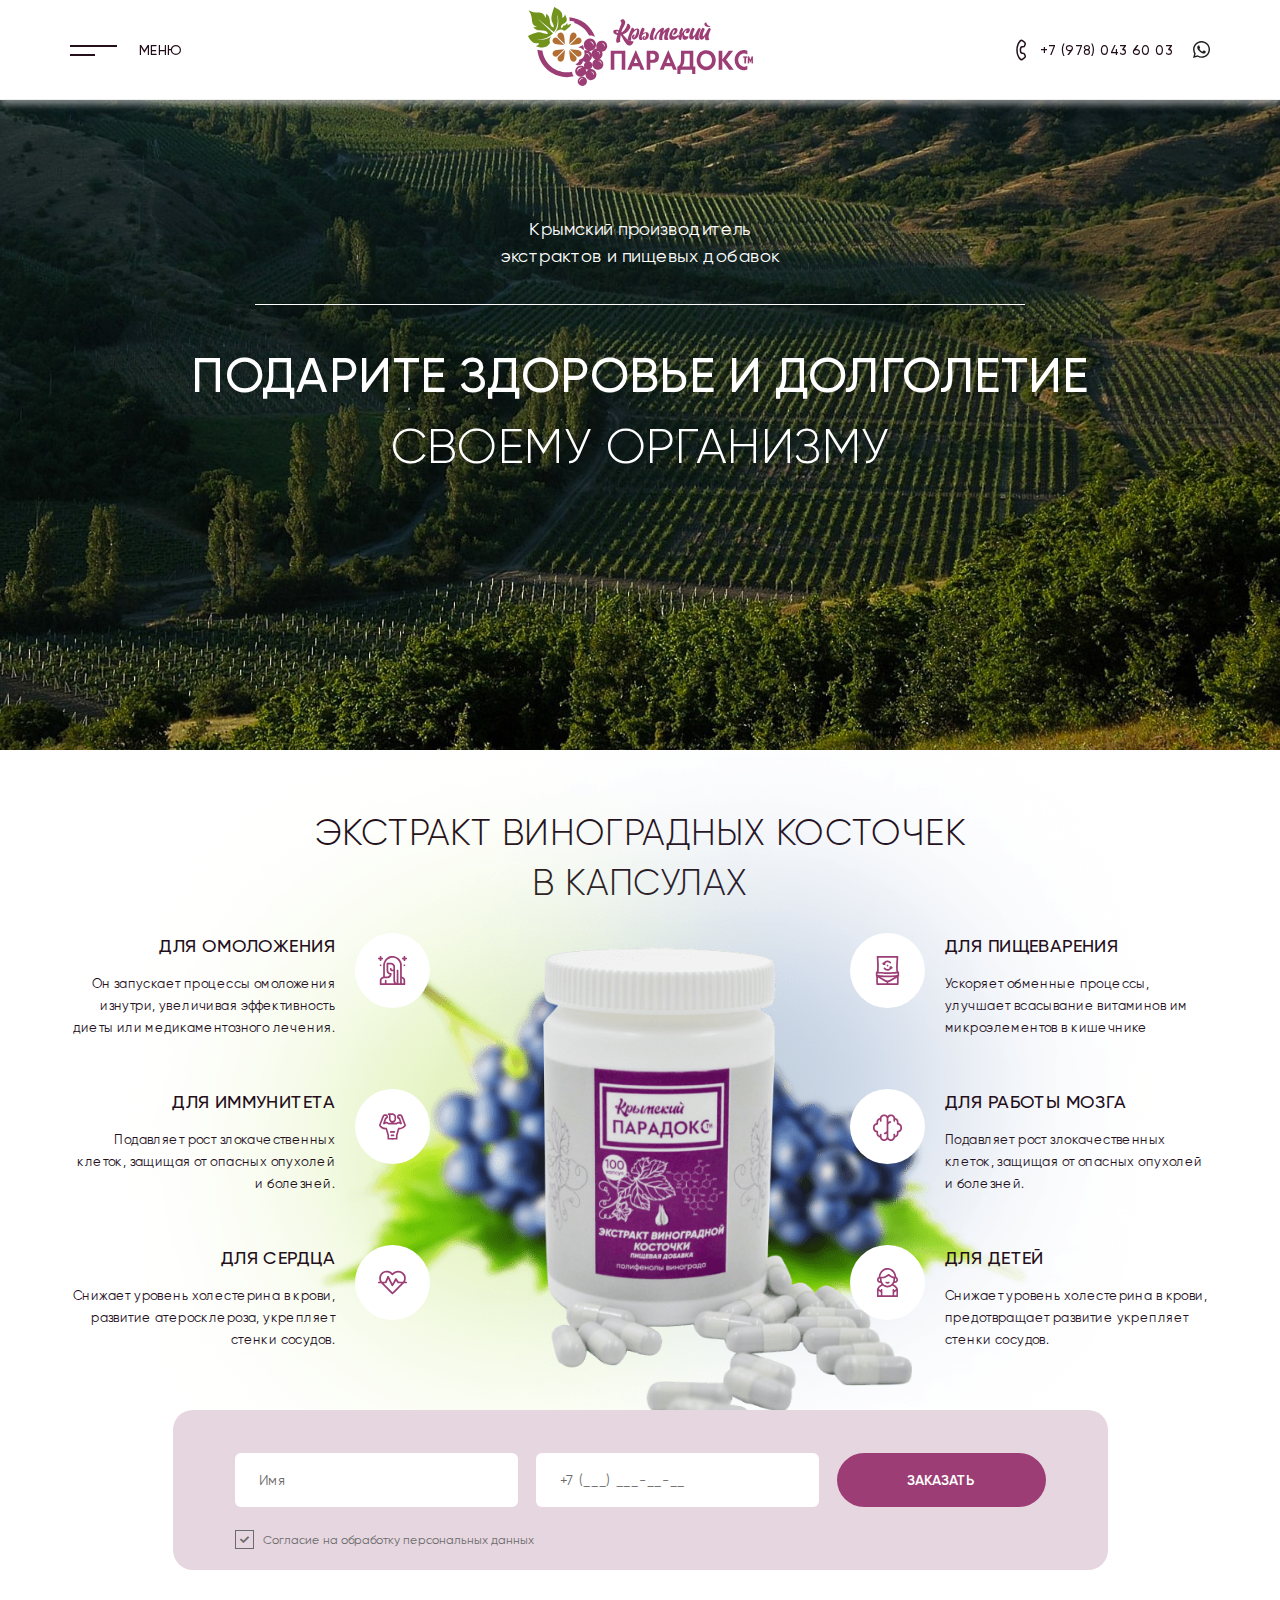
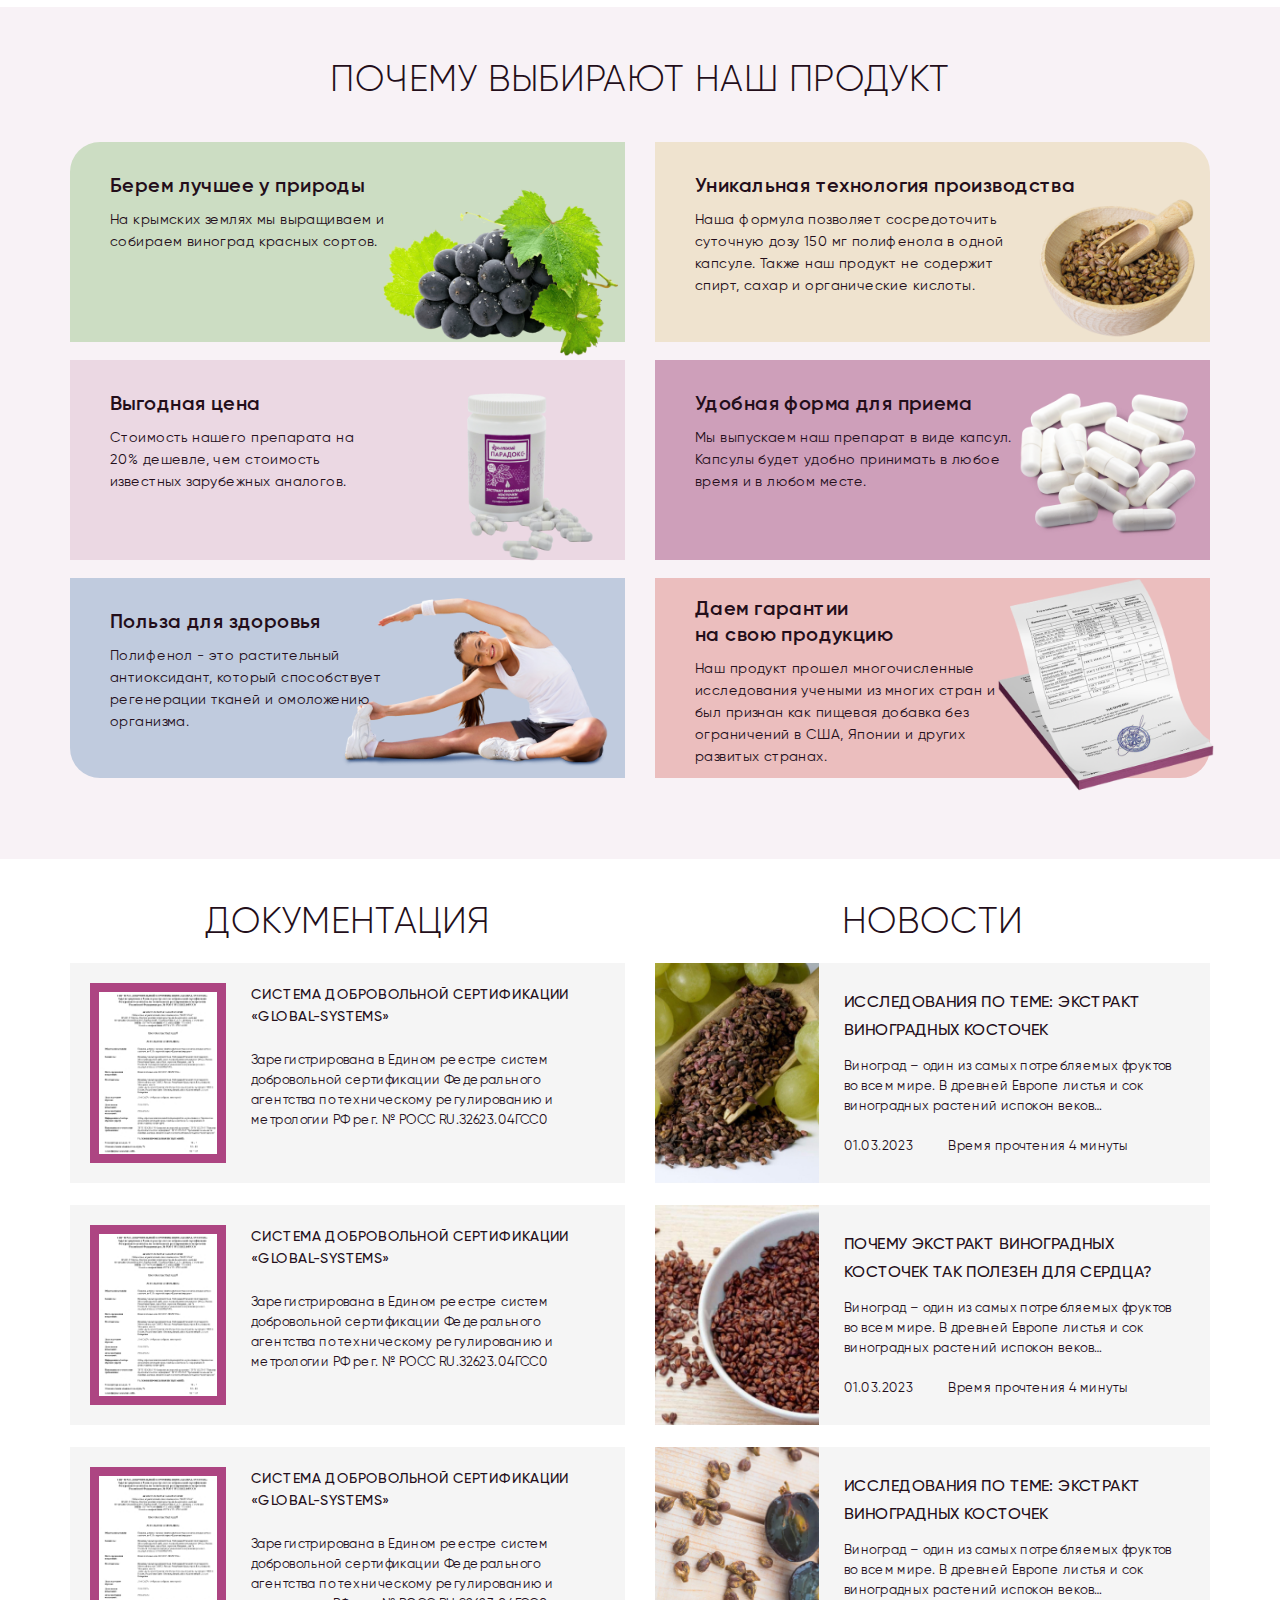
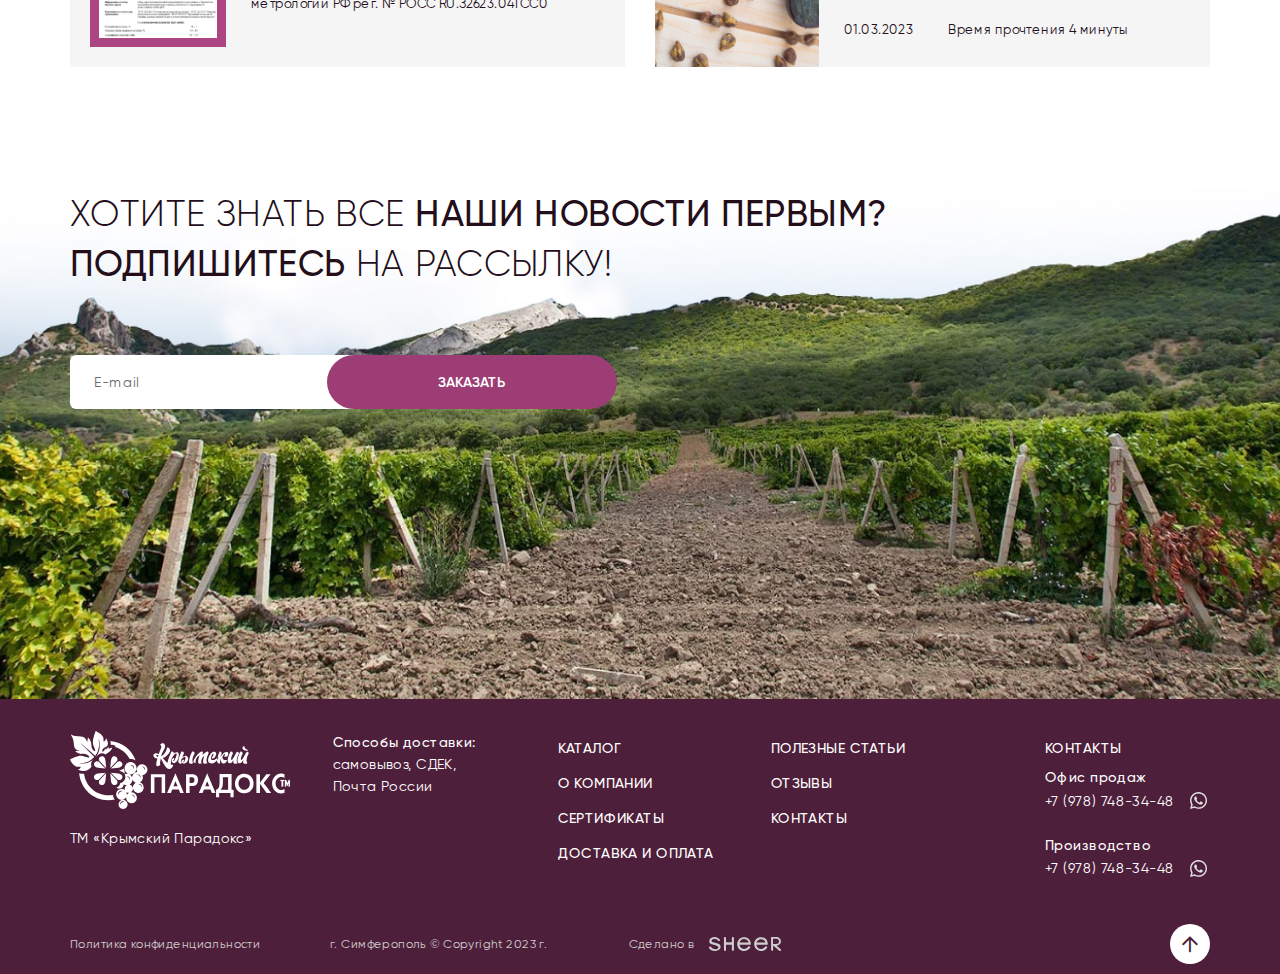
==== commit 9c3a4482: "Add files via upload" ====
--- a/index.html
+++ b/index.html
@@ -18,8 +18,8 @@
 	<link rel="stylesheet" href="libs/slick-1.5.9/slick/slick.css" />
 	<link rel="stylesheet" href="libs/slick-1.5.9/slick/slick-theme.css" />
 	<link rel="stylesheet" href="css/fonts.css" />
-	<link rel="stylesheet" href="css/main.css?ver=1.1" />
-	<link rel="stylesheet" href="css/media.css?ver=1.1" />
+	<link rel="stylesheet" href="css/main.css?ver=1.2" />
+	<link rel="stylesheet" href="css/media.css?ver=1.2" />
 </head>
 <body>
 
@@ -63,7 +63,7 @@
 			<div class="container">
 				<h2 class="title-section">Экстракт виноградных косточек <br>в капсулах</h2>
 				<div class="row row_about">
-					<div class="col-lg-4">
+					<div class="col-lg-4 col-6">
 						<div class="item-about">
 							<div class="item-about__icon">
 								<img src="img/ic_about1.svg" alt="alt">
@@ -97,7 +97,7 @@
 							<img src="img/image_about1.png" alt="alt">
 						</div>
 					</div>
-					<div class="col-lg-4">
+					<div class="col-lg-4 col-6">
 						<div class="item-about">
 							<div class="item-about__icon">
 								<img src="img/ic_about4.svg" alt="alt">
@@ -224,7 +224,7 @@
 				<div class="row row_news">
 					<div class="col-lg-6">
 						<h2 class="title-section">Документация</h2>
-						<a class="item-doc">
+						<a href="#" class="item-doc">
 							<span class="item-doc__image">
 								<img src="img/doc1.jpg" alt="alt">
 							</span>
@@ -233,7 +233,7 @@
 								<span class="item-doc__text">Зарегистрирована в Едином реестре систем добровольной сертификации Федерального агентства по техническому регулированию и метрологии РФ рег. № РОСС RU.З2623.04ГСС0</span>
 							</span>
 						</a>
-						<a class="item-doc">
+						<a href="#" class="item-doc">
 							<span class="item-doc__image">
 								<img src="img/doc1.jpg" alt="alt">
 							</span>
@@ -242,7 +242,7 @@
 								<span class="item-doc__text">Зарегистрирована в Едином реестре систем добровольной сертификации Федерального агентства по техническому регулированию и метрологии РФ рег. № РОСС RU.З2623.04ГСС0</span>
 							</span>
 						</a>
-						<a class="item-doc">
+						<a href="#" class="item-doc">
 							<span class="item-doc__image">
 								<img src="img/doc1.jpg" alt="alt">
 							</span>
@@ -384,7 +384,7 @@
 <script src="libs/scroll2id/PageScroll2id.min.js"></script>
 <script src="libs/mask/jquery.maskedinput.js"></script>
 <script src="libs/jQueryFormStyler-master/jquery.formstyler.min.js"></script>
-<script src="js/common.js?ver=1.1"></script>
+<script src="js/common.js?ver=1.2"></script>
 <!-- Yandex.Metrika counter --><!-- /Yandex.Metrika counter -->
 <!-- Google Analytics counter --><!-- /Google Analytics counter -->
 </body>
--- a/css/main.css
+++ b/css/main.css
@@ -94,7 +94,7 @@
 	padding: 13px 0;
 	background-color: #fff;
 	position: fixed;
-	box-shadow: 0 0 10px #9e9e9e;
+	box-shadow: 0px 6px 6px rgba(224, 222, 222, 0.5);
 	z-index: 1000;
 	top: 0;
 	left: 0;
@@ -167,6 +167,7 @@
 }
 .sandwich.active .sw-topper {
 	top: 8px;
+	width: 25px;
 	transform: rotate(45deg);
 }
 .sandwich.active .sw-bottom {
@@ -323,6 +324,7 @@
 	position: relative;
 	z-index: 1;
 }
+.item-form textarea,
 .item-form input {
 	height: 54px;
 	font-size: 14px;
@@ -335,6 +337,11 @@
 	border: none;
 	color: #230E1A;
 	font-family: 'Gilroy';
+}
+.item-form textarea {
+	height: 100px;
+	resize: none;
+	padding-top: 10px;
 }
 .btn-main {
 	padding: 0 69px;
@@ -373,6 +380,7 @@
 	font-size: 12px;
 	line-height: 15px;
 	margin-top: 15px;
+	letter-spacing: normal;
 	color: #6B6B6B;
 	display: inline-block;
 	text-align: left;
@@ -469,6 +477,7 @@
 	z-index: 1;
 	transition: all 0.3s;
 }
+.item-review:hover,
 .item-news:hover,
 .item-doc:hover,
 .item-advantage:hover {
@@ -772,4 +781,329 @@
 }
 .footer .logo img {
 	width: 241px;
-}+}
+.breadcrumbs {
+	font-size: 14px;
+	line-height: 22px;
+	padding-top: 18px;
+	padding-bottom: 12px;
+	letter-spacing: 0.05em;
+	display: flex;
+	align-items: center;
+	flex-wrap: wrap;
+}
+.breadcrumbs a {
+	color: #230E1A;
+	border-bottom: 1px solid transparent;
+}
+.breadcrumbs a:hover {
+	border-color: #230E1A;
+}
+.breadcrumbs li::after {
+	content: "/";
+	margin: 0 20px;
+}
+.breadcrumbs li:last-child::after {
+	display: none;
+}
+.page-reviews .title-section,
+.page-news .title-section,
+.page-documets .title-section {
+	padding-bottom: 30px;
+	text-align: left;
+}
+.page-documets .item-doc {
+	margin-bottom: 30px;
+	background-color: #fff;
+}
+.page-reviews,
+.page-news,
+.page-documets {
+	padding-bottom: 30px;
+	background: #FCF9FB;
+}
+.pager {
+	display: flex;
+	align-items: center;
+	justify-content: flex-end;
+}
+.page-numbers {
+	margin: 0 15px;
+	font-weight: 500;
+	color: #230E1A;
+}
+.page-numbers:hover,
+.page-numbers.current {
+	color: #AD4582;
+}
+.prev.page-numbers,
+.next.page-numbers {
+	width: 40px;
+	height: 40px;
+	border: 1px solid #9C3E75;
+	display: flex;
+	align-items: center;
+	justify-content: center;
+	border-radius: 50%;
+	flex: none;
+}
+.prev.page-numbers:hover,
+.next.page-numbers:hover {
+	color: #fff;
+	background-color: #9C3E75;
+}
+.next.page-numbers {
+	margin-left: 60px;
+}
+.prev.page-numbers {
+	margin-right: 60px;
+}
+.item-blog {
+	font-size: 14px;
+	line-height: 22px;
+	display: block;
+	color: #230E1A;
+}
+.item-blog:hover .item-blog__title {
+	color: #9C3E75;
+}
+.item-blog__image {
+	height: 247px;
+	margin-bottom: 18px;
+	display: block;
+	width: 100%;
+}
+.item-blog__image img {
+	width: 100%;
+	height: 100%;
+	object-fit: cover;
+	font-family: 'object-fit: cover;';	
+}
+.item-blog__title {
+	font-size: 18px;
+	line-height: 29px;
+	margin-bottom: 17px;
+	font-weight: 500;
+	text-transform: uppercase;
+	display: block;
+}
+.item-blog__text {
+	margin-bottom: 30px;
+	display: block;
+}
+.item-blog__bottom {
+	display: flex;
+	align-items: center;
+}
+.item-blog__date {
+	margin-right: 38px;
+}
+.row_blog > div {
+	margin-bottom: 40px;
+}
+.article-billbord {
+	height: 395px;
+	padding: 15px 24px;
+	padding-top: 109px;
+	margin-top: 15px;
+	position: relative;
+	z-index: 1;
+	color: #fff;
+	display: flex;
+	flex-direction: column;
+	align-items: center;
+}
+.article-billbord__bottom {
+	display: flex;
+	align-items: center;
+	justify-content: space-between;
+	width: 100%;
+	margin-top: auto;
+}
+.article-billbord__image {
+	position: absolute;
+	top: 0;
+	left: 0;
+	width: 100%;
+	height: 100%;
+	z-index: -1;
+}
+.article-billbord__image img {
+	width: 100%;
+	height: 100%;
+	object-fit: cover;
+	font-family: 'object-fit: cover;';	
+}
+.article-billbord .title-section {
+	max-width: 1040px;
+	font-weight: 500;
+}
+.article {
+	padding-bottom: 65px;
+}
+.article-content {
+	padding-left: 88px;
+}
+.article-content img {
+	margin-left: 35px;
+	margin-bottom: 60px;
+	margin-top: 25px;
+	float: right;
+}
+.article-content h2 {
+	font-size: 18px;
+	line-height: 29px;
+	padding-top: 40px;
+	padding-bottom: 25px;
+	font-weight: 600;
+}
+.article-content ul li {
+	padding-left: 15px;
+	position: relative;
+}
+.article-content ul li::before {
+	content: "•";
+	top: 0px;
+	left: 0px;
+	position: absolute;
+}
+.article-content ol {
+	padding: 0;
+	margin: 0;
+	padding-left: 20px;
+}
+.nav-article {
+	max-width: 920px;
+	padding-left: 40px;
+	padding-bottom: 40px;
+}
+.nav-article a {
+	color: #230E1A;
+	border-bottom: 1px solid transparent;
+}
+.nav-article a:hover {
+	border-color: #230E1A;
+}
+.article-content strong {
+	font-weight: 500;
+}
+.rating {
+	display: flex;
+	align-items: center;
+}
+.rating__item {
+	font-size: 12px;
+	color: #230E1A;
+	transition: all 0.3s;
+	margin-right: 2px;
+}
+.rating_1 > .rating__item:nth-child(1) {
+	color: #9C3E75;
+}
+.rating_2 > .rating__item:nth-child(-n+2) {
+	color: #9C3E75;
+}
+.rating_3 > .rating__item:nth-child(-n+3) {
+	color: #9C3E75;
+}
+.rating_4 > .rating__item:nth-child(-n+4) {
+	color: #9C3E75;
+}
+.rating_5 > .rating__item:nth-child(-n+5) {
+	color: #9C3E75;
+}
+.item-review {
+	padding: 22px 25px;
+	padding-bottom: 27px;
+	font-size: 14px;
+	line-height: 22px;
+	min-height: 100%;
+	background: #FFFFFF;
+	border-radius: 10px;
+	transition: all 0.3s;
+}
+.item-review strong {
+	font-weight: 500;
+}
+.row_reviews > div {
+	margin-bottom: 32px;
+}
+.line-review {
+	margin-bottom: 12px;
+	display: flex;
+	align-items: center;
+}
+.line-review .rating {
+	margin-right: 12px;
+}
+.title-min {
+	font-size: 18px;
+	line-height: 29px;
+	font-weight: 500;
+	text-transform: uppercase;
+}
+.item-review .title-min {
+	margin-bottom: 12px;
+}
+.page-contacts .title-section {
+	padding-bottom: 25px;
+	text-align: left;
+}
+#map {
+	height: 415px;
+	margin-top: 40px;
+	width: 100%;
+	background-color: #ccc;
+}
+.page-contacts {
+	padding-bottom: 40px;
+}
+.descr-main {
+	font-size: 18px;
+	font-weight: 500;
+	line-height: 29px;
+}
+.block-form {
+	padding: 21px 60px;
+	padding-bottom: 31px;
+	background: #E6D6E0;
+	border-radius: 20px;
+}
+.block-form .item-form {
+	margin-bottom: 20px;
+}
+.block-form .title-block {
+	padding-bottom: 20px;
+	text-align: center;
+}
+.block-form .btn-main {
+	width: 209px;
+	max-width: 100%;
+	margin: 0 auto;
+	margin-top: 8px;
+	display: flex;
+}
+.page-contacts .block-form {
+	margin-left: 40px;
+}
+.block-form .checkbox {
+	margin-top: 18px;
+}
+.page-contacts .title-min {
+	margin-bottom: 17px;
+	font-weight: 600;
+}
+.contacts-block {
+	padding: 44px 33px;
+	margin-top: 35px;
+	margin-right: -25px;
+	background: #F8F2F6;
+}
+.contacts-block .phone-main {
+	font-size: 24px;
+	line-height: 29px;
+	font-weight: 500;
+}
+.col_requisites {
+	padding-left: 50px;
+}
--- a/css/media.css
+++ b/css/media.css
@@ -162,6 +162,88 @@
 	.btn_top {
 		margin-right: 0;
 	}
+	.item-blog__image {
+		height: 195px;
+		margin-bottom: 16px;
+	}
+	.item-blog__title {
+		font-size: 16px;
+		line-height: 28px;
+		margin-bottom: 10px;
+	}
+	.item-blog {
+		font-size: 13px;
+		line-height: 20px;
+	}
+	.item-blog__text {
+		margin-bottom: 20px;
+	}
+	.row_blog > div {
+		margin-bottom: 30px;
+	}
+	.item-blog__date {
+		margin-right: 30px;
+	}
+	.article-billbord {
+		height: 360px;
+		padding-top: 95px;
+	}
+	.article-billbord .title-section {
+		max-width: 920px;
+	}
+	.article-content {
+		padding-left: 45px;
+	}
+	.article-content h2 {
+		font-size: 17px;
+		line-height: 27px;
+		padding-top: 30px;
+		padding-bottom: 20px;
+	}
+	.article-content img {
+		margin-left: 25px;
+		margin-bottom: 32px;
+
+	}
+	.nav-article {
+		max-width: 844px;
+		padding-left: 30px;
+		padding-bottom: 30px;
+	}
+	.title-min {
+		font-size: 17px;
+		line-height: 27px;
+	}
+	.item-review {
+		padding: 20px 20px;
+		padding-bottom: 24px;
+		font-size: 13px;
+		line-height: 20px;
+	}
+	.contacts-block {
+		padding: 33px 25px;
+		margin-right: -5px;
+	}
+	.contacts-block .phone-main {
+		font-size: 20px;
+		margin-right: 12px;
+		line-height: 26px;
+	}
+	.descr-main {
+		font-size: 17px;
+		line-height: 27px;
+	}
+	.col_requisites {
+		padding-left: 25px;
+		padding-right: 0;
+	}
+	.block-form {
+		padding: 21px 35px;
+		padding-bottom: 31px;
+	}
+	.page-contacts .block-form {
+		margin-left: -4px;
+	}
 }
 
 /* Large Devices, Wide Screens */
@@ -305,6 +387,64 @@
 	.header.fixed .logo img {
 		width: 165px;
 	}
+	.item-blog__image {
+		height: 165px;
+	}
+	.item-blog__title {
+		font-size: 14px;
+		line-height: 24px;
+	}
+	.item-blog {
+		font-size: 12px;
+		line-height: 18px;
+	}
+	.item-blog__text {
+		margin-bottom: 13px;
+	}
+	.row_blog > div {
+		margin-bottom: 20px;
+	}
+	.article-billbord .title-section {
+		max-width: 758px;
+	}
+	.article-billbord {
+		height: 300px;
+		padding-top: 70px;
+	}
+	.article-content {
+		padding-left: 0;
+	}
+	.article-content h2 {
+		font-size: 16px;
+		line-height: 25px;
+		padding-top: 25px;
+		padding-bottom: 15px;
+	}
+	.article-content img {
+		max-width: 40%;
+		margin-bottom: 15px;
+	}
+	.contacts-block {
+		padding: 22px 15px;
+	}
+	.contacts-block .phone-main {
+		font-size: 16px;
+	}
+	.descr-main {
+		font-size: 14px;
+		line-height: 24px;
+	}
+	.col_requisites {
+		padding-left: 13px;
+	}
+	.block-form {
+		padding: 21px 25px;
+		padding-bottom: 26px;
+	}
+	#map {
+		height: 350px;
+		margin-top: 30px;
+	}
 }
 
 /* Medium Devices, Desktops */
@@ -452,6 +592,26 @@
 	.header.fixed {
 		padding: 5px 0;
 	}
+	.breadcrumbs li::after {
+		margin: 0 12px;
+	}
+	.article-billbord {
+		height: 250px;
+		padding-top: 35px;
+	}
+	.article {
+		padding-bottom: 40px;
+	}
+	.row_reviews > div {
+		margin-bottom: 25px;
+	}
+	.contacts-block {
+		margin-right: 0;
+	}
+	.page-contacts .block-form {
+		margin: 0;
+		margin-top: 20px;
+	}
 }
 
 /* Small Devices, Tablets */
@@ -494,6 +654,72 @@
 	.item-news__title {
 		-webkit-line-clamp: 3;
 	}
+	.item-about {
+		min-height: 200px;
+		display: block;
+	}
+	.item-about__icon {
+		margin: 0 !important;
+		margin-bottom: 15px !important;
+	}
+	.pager {
+		justify-content: center;
+	}
+	.next.page-numbers {
+		margin-left: 40px;
+	}
+	.prev.page-numbers {
+		margin-right: 40px;
+	}
+	.page-reviews .title-section,
+	.page-news .title-section,
+	.page-documets .title-section {
+		padding-bottom: 20px;
+	}
+	.breadcrumbs li::after {
+		margin: 0 12px;
+	}
+	.item-blog__image {
+		height: 200px;
+	}
+	.nav-article {
+		padding-left: 0;
+		padding-bottom: 25px;
+	}
+	.article-content img {
+		max-width: 100%;
+		float: none;
+		margin: 0;
+		margin-top: 15px;
+	}
+	.article-content h2 {
+		padding: 15px 0;
+	}
+	.item-review .title-min {
+		margin-bottom: 10px;
+	}
+	.title-min {
+		font-size: 16px;
+		line-height: 25px;
+	}
+	.contacts-block {
+		margin-top: 20px;
+		margin-bottom: 20px;
+		padding-top: 8px;
+	}
+	.contacts-block .row > div {
+		padding-top: 15px;
+	}
+	.page-contacts .title-min {
+		margin-bottom: 9px;
+	}
+	.page-contacts .title-section {
+		padding-bottom: 20px;
+	}
+	.item-blog {
+		font-size: 13px;
+		line-height: 20px;
+	}
 }
 
 /* Extra Small Devices, Phones */
@@ -627,6 +853,50 @@
 	.advantages {
 		padding-bottom: 27px;
 	}
+	.row_about {
+		margin: 0 -7px;
+	}
+	.row_about > div {
+		padding: 0 7px;
+	}
+	.title-small {
+		font-size: 14px;
+		line-height: 22px;
+	}
+	.item-about {
+		font-size: 12px;
+		line-height: 17px;
+		margin-bottom: 20px;
+		min-height: 215px;
+	}
+	.breadcrumbs {
+		font-size: 13px;
+		line-height: 21px;
+	}
+	.page-documets .item-doc {
+		margin-bottom: 18px;
+	}
+	.pager {
+		margin-top: 10px;
+	}
+	.item-blog__image {
+		height: 180px;
+	}
+	.article-billbord {
+		margin-top: 0;
+	}
+	.article-billbord {
+		margin: 0 -15px;
+		padding: 15px;
+		padding-top: 30px;
+		height: 225px;
+	}
+	#map {
+		height: 320px;
+	}
+	.article-content ul li {
+		padding-left: 11px;
+	}
 }
 
 /* Custom, iPhone Retina */
